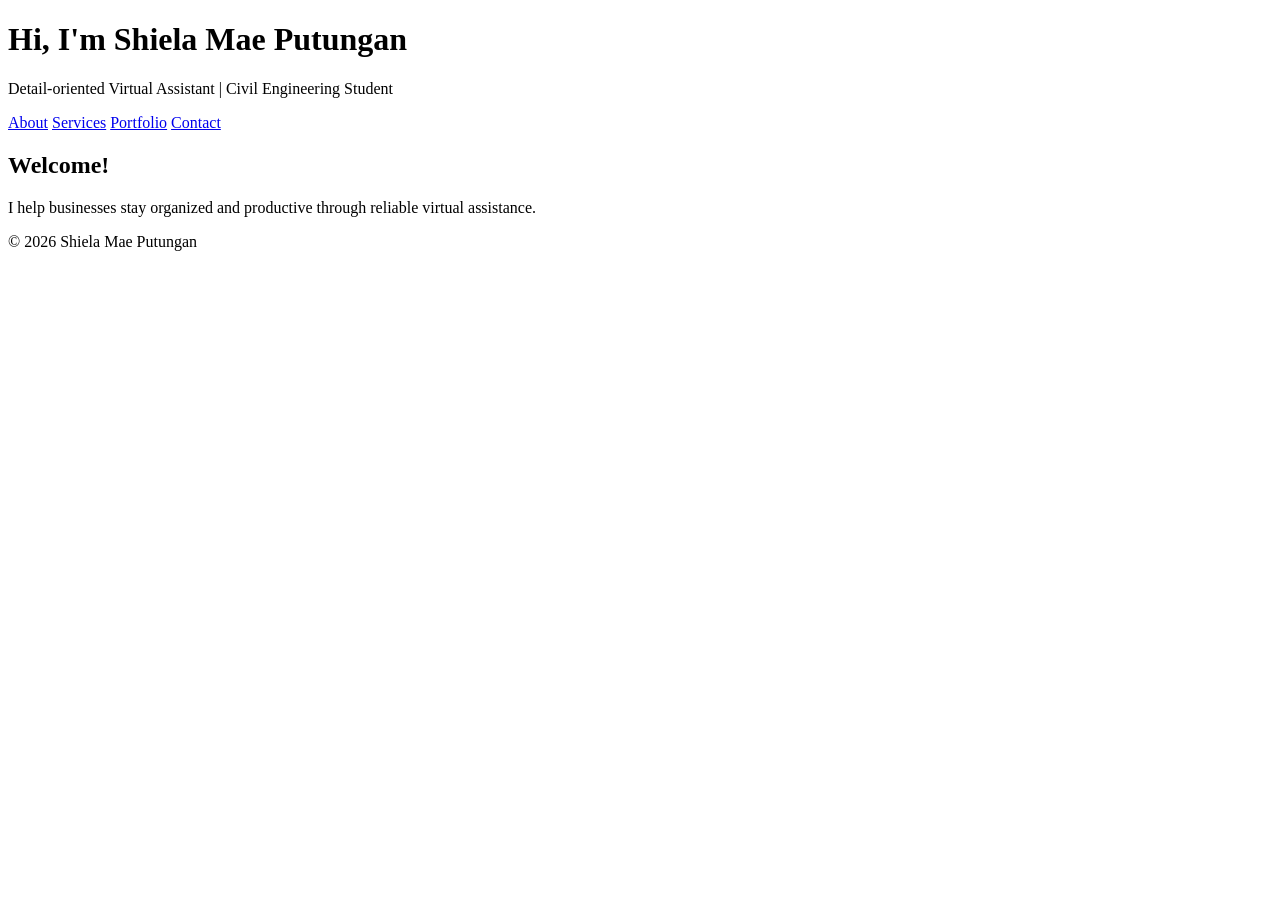
==== index.html @ c13427a2 "Add initial index.html for virtual assistant profile" ====
<!DOCTYPE html>
<html lang="en">
<head>
  <meta charset="UTF-8">
  <meta name="viewport" content="width=device-width, initial-scale=1.0">
  <title>Shiela Mae Putungan | Virtual Assistant</title>
  <link rel="stylesheet" href="style.css">
</head>
<body>
  <header>
    <h1>Hi, I'm Shiela Mae Putungan</h1>
    <p>Detail-oriented Virtual Assistant | Civil Engineering Student</p>
    <nav>
      <a href="about.html">About</a>
      <a href="services.html">Services</a>
      <a href="portfolio.html">Portfolio</a>
      <a href="contact.html">Contact</a>
    </nav>
  </header>
  <main>
    <section>
      <h2>Welcome!</h2>
      <p>I help businesses stay organized and productive through reliable virtual assistance.</p>
    </section>
  </main>
  <footer>
    <p>© 2026 Shiela Mae Putungan</p>
  </footer>
</body>
</html>
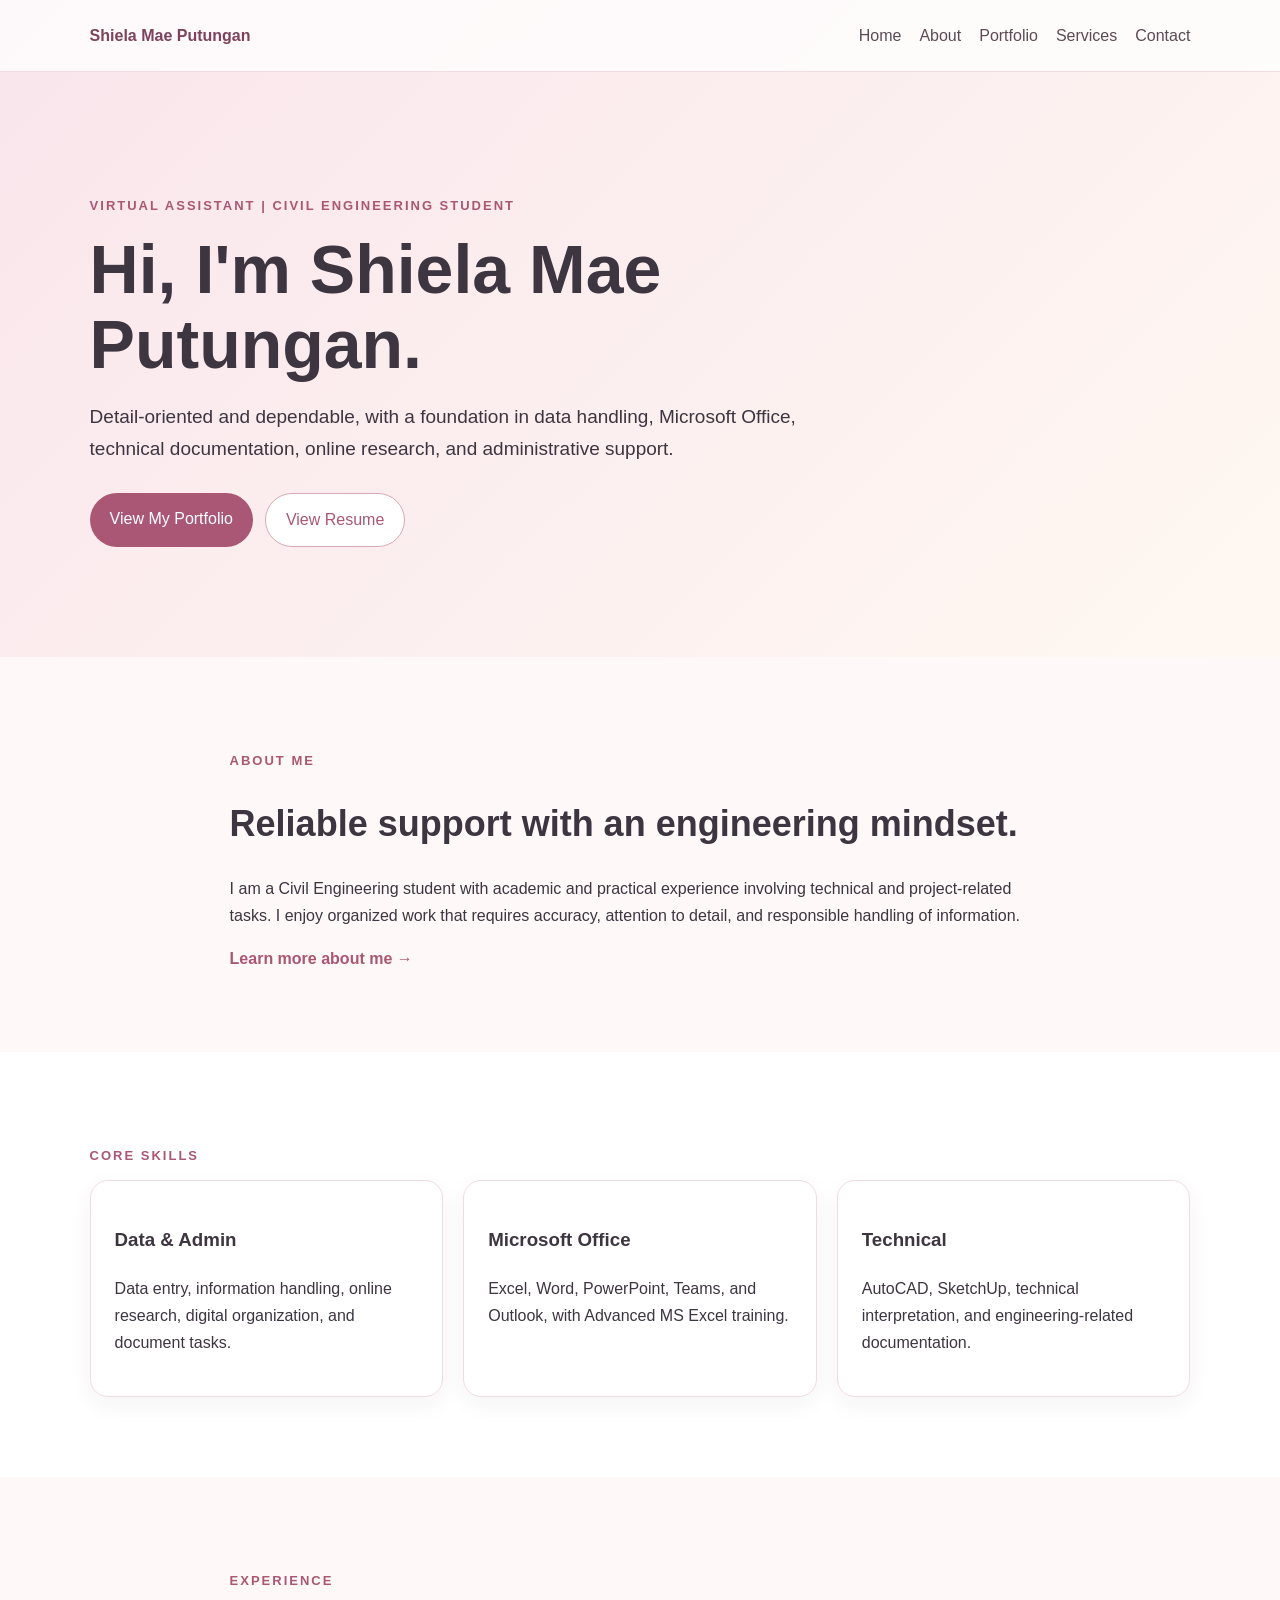
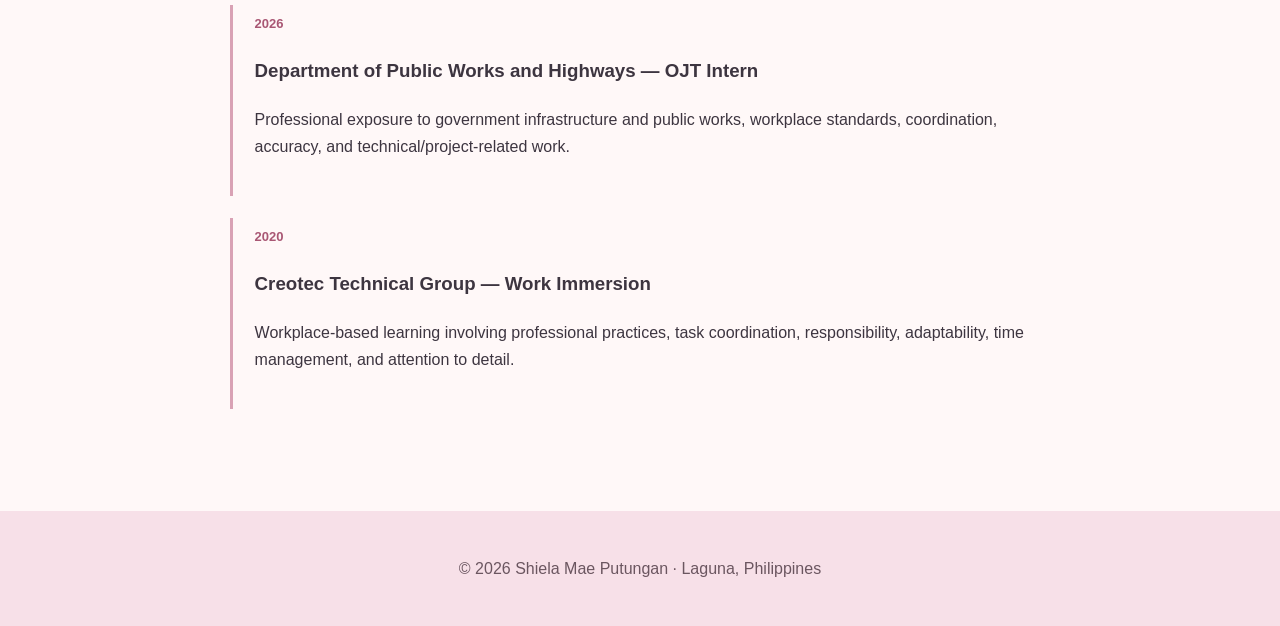
==== commit 8113f658: "Add files via upload" ====
--- a/index.html
+++ b/index.html
@@ -3,28 +3,58 @@
 <head>
   <meta charset="UTF-8">
   <meta name="viewport" content="width=device-width, initial-scale=1.0">
-  <title>Shiela Mae Putungan | Virtual Assistant</title>
+  <title>Shiela Mae Putungan | Portfolio</title>
   <link rel="stylesheet" href="style.css">
 </head>
 <body>
-  <header>
-    <h1>Hi, I'm Shiela Mae Putungan</h1>
-    <p>Detail-oriented Virtual Assistant | Civil Engineering Student</p>
+  <header class="hero">
     <nav>
-      <a href="about.html">About</a>
-      <a href="services.html">Services</a>
-      <a href="portfolio.html">Portfolio</a>
-      <a href="contact.html">Contact</a>
+      <a class="logo" href="index.html">Shiela Mae Putungan</a>
+      <div class="nav-links">
+        <a href="index.html">Home</a>
+        <a href="about.html">About</a>
+        <a href="portfolio.html">Portfolio</a>
+        <a href="services.html">Services</a>
+        <a href="contact.html">Contact</a>
+      </div>
     </nav>
+    <div class="hero-content">
+      <p class="eyebrow">VIRTUAL ASSISTANT | CIVIL ENGINEERING STUDENT</p>
+      <h1>Hi, I'm Shiela Mae Putungan.</h1>
+      <p class="lead">Detail-oriented and dependable, with a foundation in data handling, Microsoft Office, technical documentation, online research, and administrative support.</p>
+      <div class="buttons">
+        <a class="button" href="portfolio.html">View My Portfolio</a>
+        <a class="button secondary" href="resume.pdf" target="_blank">View Resume</a>
+      </div>
+    </div>
   </header>
+
   <main>
-    <section>
-      <h2>Welcome!</h2>
-      <p>I help businesses stay organized and productive through reliable virtual assistance.</p>
+    <section class="section">
+      <p class="eyebrow">ABOUT ME</p>
+      <h2>Reliable support with an engineering mindset.</h2>
+      <p>I am a Civil Engineering student with academic and practical experience involving technical and project-related tasks. I enjoy organized work that requires accuracy, attention to detail, and responsible handling of information.</p>
+      <a class="text-link" href="about.html">Learn more about me →</a>
+    </section>
+
+    <section class="section alt">
+      <p class="eyebrow">CORE SKILLS</p>
+      <div class="cards">
+        <div class="card"><h3>Data & Admin</h3><p>Data entry, information handling, online research, digital organization, and document tasks.</p></div>
+        <div class="card"><h3>Microsoft Office</h3><p>Excel, Word, PowerPoint, Teams, and Outlook, with Advanced MS Excel training.</p></div>
+        <div class="card"><h3>Technical</h3><p>AutoCAD, SketchUp, technical interpretation, and engineering-related documentation.</p></div>
+      </div>
+    </section>
+
+    <section class="section">
+      <p class="eyebrow">EXPERIENCE</p>
+      <div class="timeline">
+        <article><span>2026</span><h3>Department of Public Works and Highways — OJT Intern</h3><p>Professional exposure to government infrastructure and public works, workplace standards, coordination, accuracy, and technical/project-related work.</p></article>
+        <article><span>2020</span><h3>Creotec Technical Group — Work Immersion</h3><p>Workplace-based learning involving professional practices, task coordination, responsibility, adaptability, time management, and attention to detail.</p></article>
+      </div>
     </section>
   </main>
-  <footer>
-    <p>© 2026 Shiela Mae Putungan</p>
-  </footer>
+
+  <footer><p>© 2026 Shiela Mae Putungan · Laguna, Philippines</p></footer>
 </body>
 </html>
--- a/style.css
+++ b/style.css
@@ -0,0 +1 @@
+*{box-sizing:border-box}html{scroll-behavior:smooth}body{margin:0;font-family:Arial,Helvetica,sans-serif;background:#fff8f8;color:#3d3540;line-height:1.7}a{color:#a95774}.hero{min-height:72vh;background:linear-gradient(135deg,#f9e5ec,#fff8f2)}nav.site-nav,header nav{display:flex;justify-content:space-between;align-items:center;gap:20px;padding:22px 7%;border-bottom:1px solid #f0dce3;background:rgba(255,255,255,.75)}.logo{font-weight:700;color:#7d4358;text-decoration:none}.nav-links{display:flex;gap:18px;flex-wrap:wrap}.nav-links a{text-decoration:none;color:#5c4b55}.hero-content{max-width:900px;padding:110px 7%}.eyebrow{font-size:13px;letter-spacing:2px;font-weight:700;color:#a95774}.hero h1,.page h1{font-size:clamp(38px,6vw,68px);line-height:1.1;margin:15px 0}.lead{font-size:19px;max-width:760px}.buttons{display:flex;gap:12px;flex-wrap:wrap;margin-top:28px}.button{display:inline-block;padding:12px 20px;border-radius:999px;background:#a95774;color:#fff;text-decoration:none}.button.secondary{background:#fff;color:#a95774;border:1px solid #d8a9b9}.section,.page{max-width:1000px;margin:auto;padding:80px 7%}.section.alt{max-width:none;background:#fff}.section h2{font-size:36px;line-height:1.2}.cards{display:grid;grid-template-columns:repeat(auto-fit,minmax(230px,1fr));gap:20px}.card{background:#fff;border:1px solid #f0dce3;border-radius:18px;padding:24px;box-shadow:0 8px 25px rgba(80,40,55,.05)}.timeline article{border-left:3px solid #d9a2b5;padding:4px 0 20px 22px;margin-bottom:22px}.timeline span{font-size:13px;color:#a95774;font-weight:700}.text-link{font-weight:700;text-decoration:none}.note{margin-top:28px;padding:16px;border-radius:12px;background:#fff0f4}.contact-box{max-width:700px;background:#fff;border:1px solid #f0dce3;border-radius:18px;padding:28px}.contact-box p{margin:0 0 24px}footer{text-align:center;padding:28px;background:#f7e0e8;color:#6b5660}@media(max-width:700px){nav.site-nav,header nav{align-items:flex-start;flex-direction:column}.hero-content{padding-top:70px}.nav-links{gap:10px;font-size:14px}.section,.page{padding-top:55px;padding-bottom:55px}}
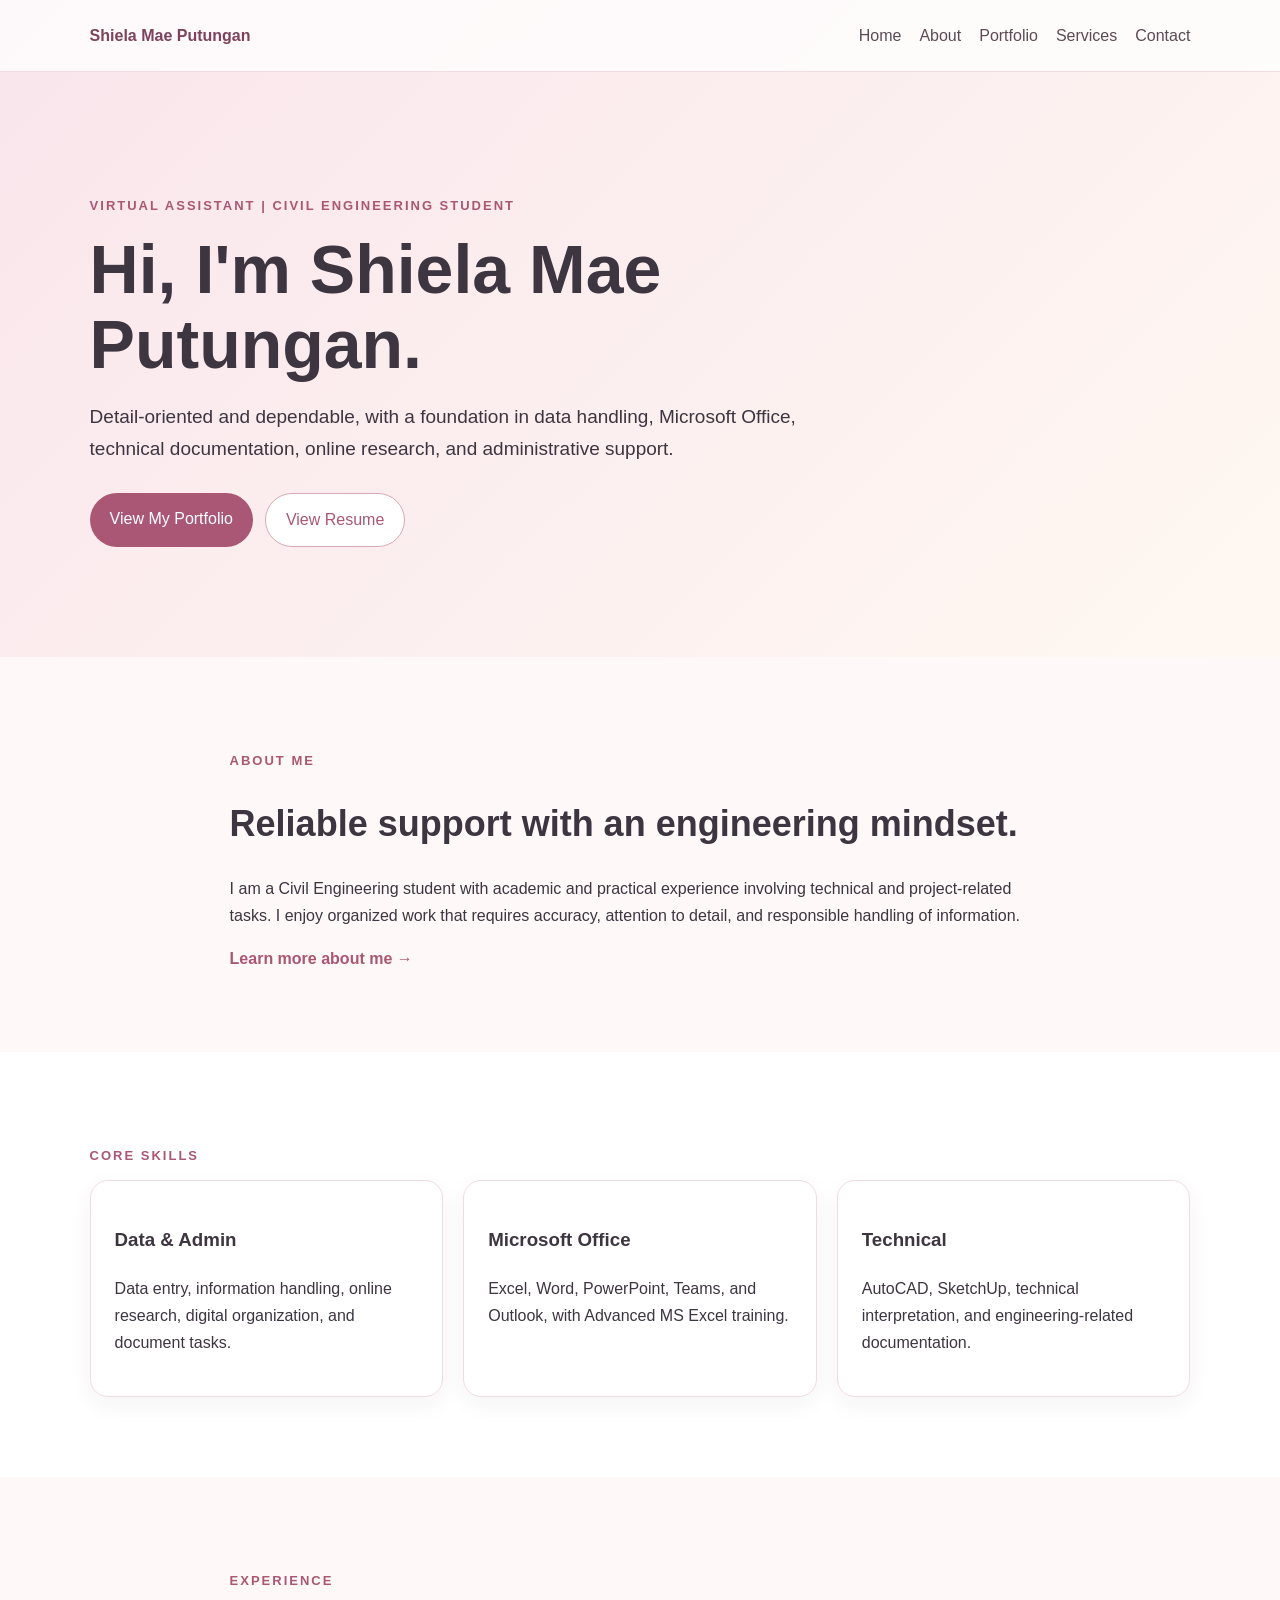
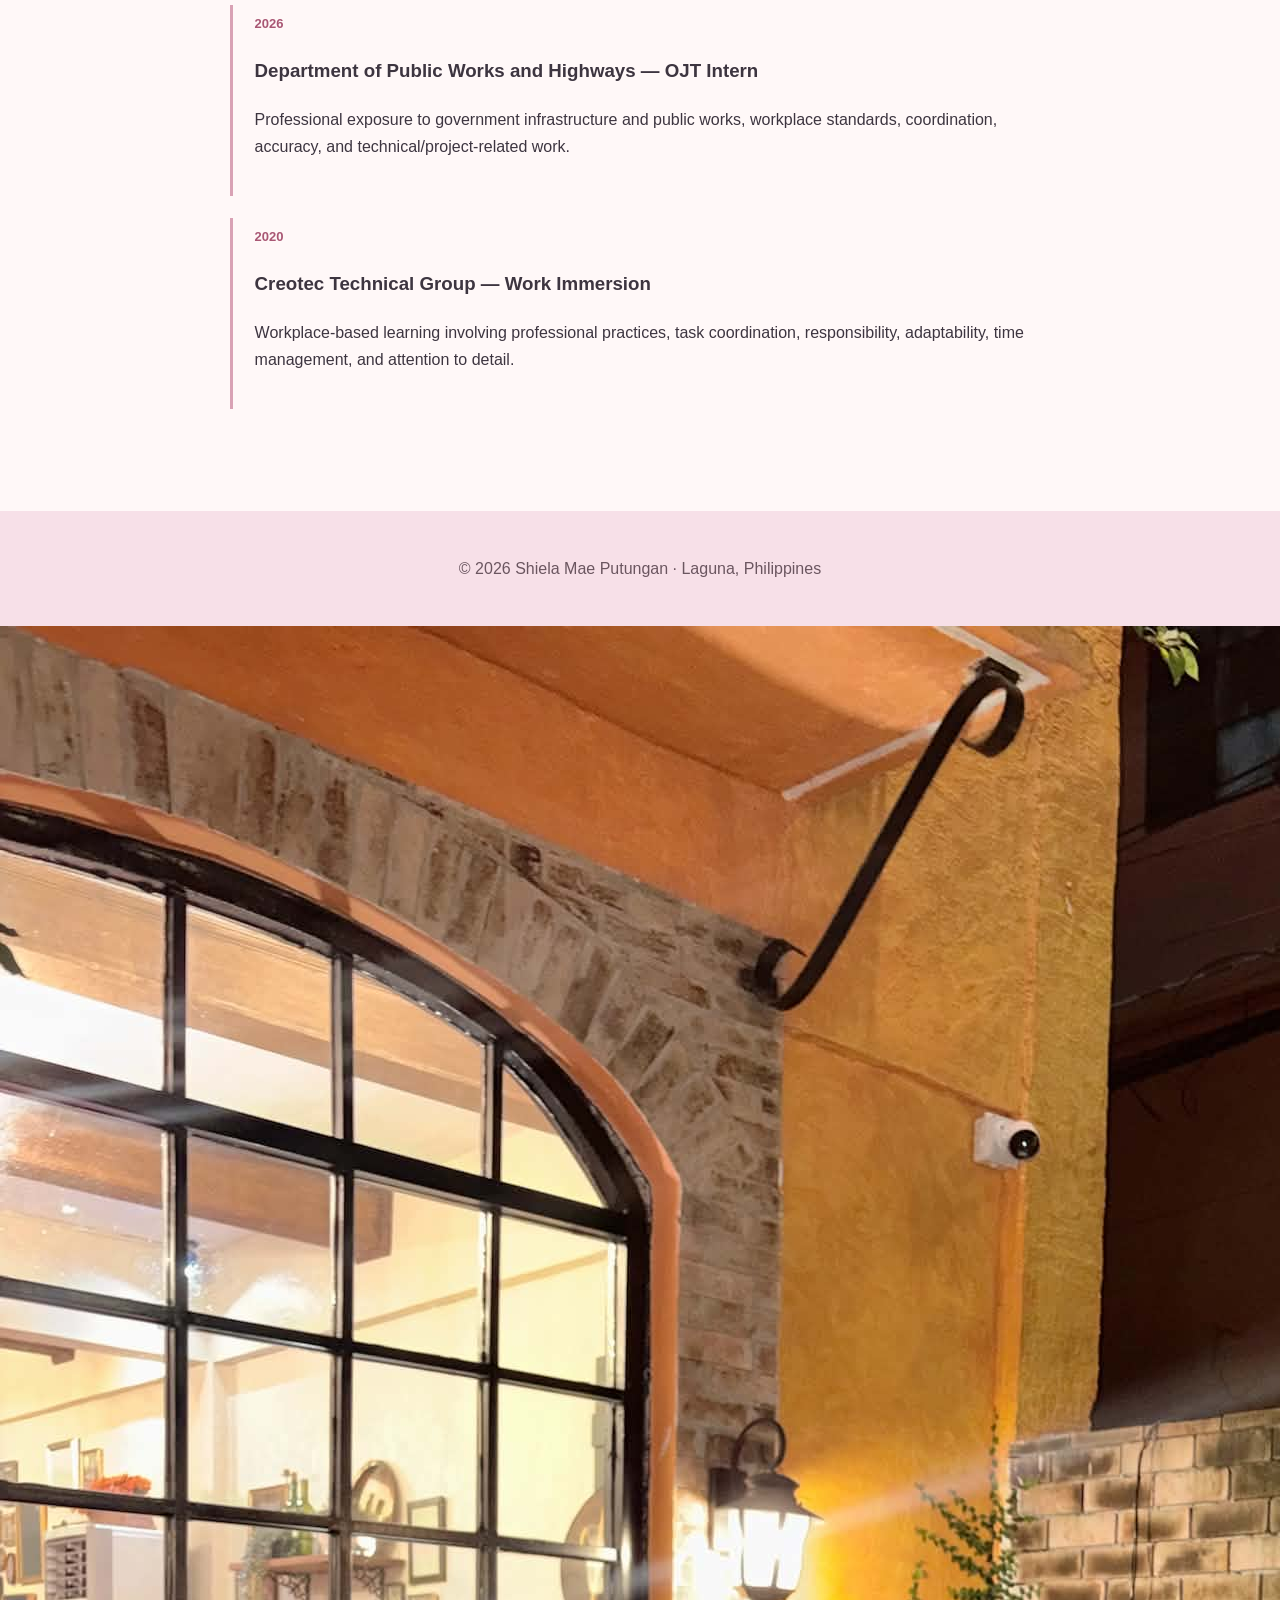
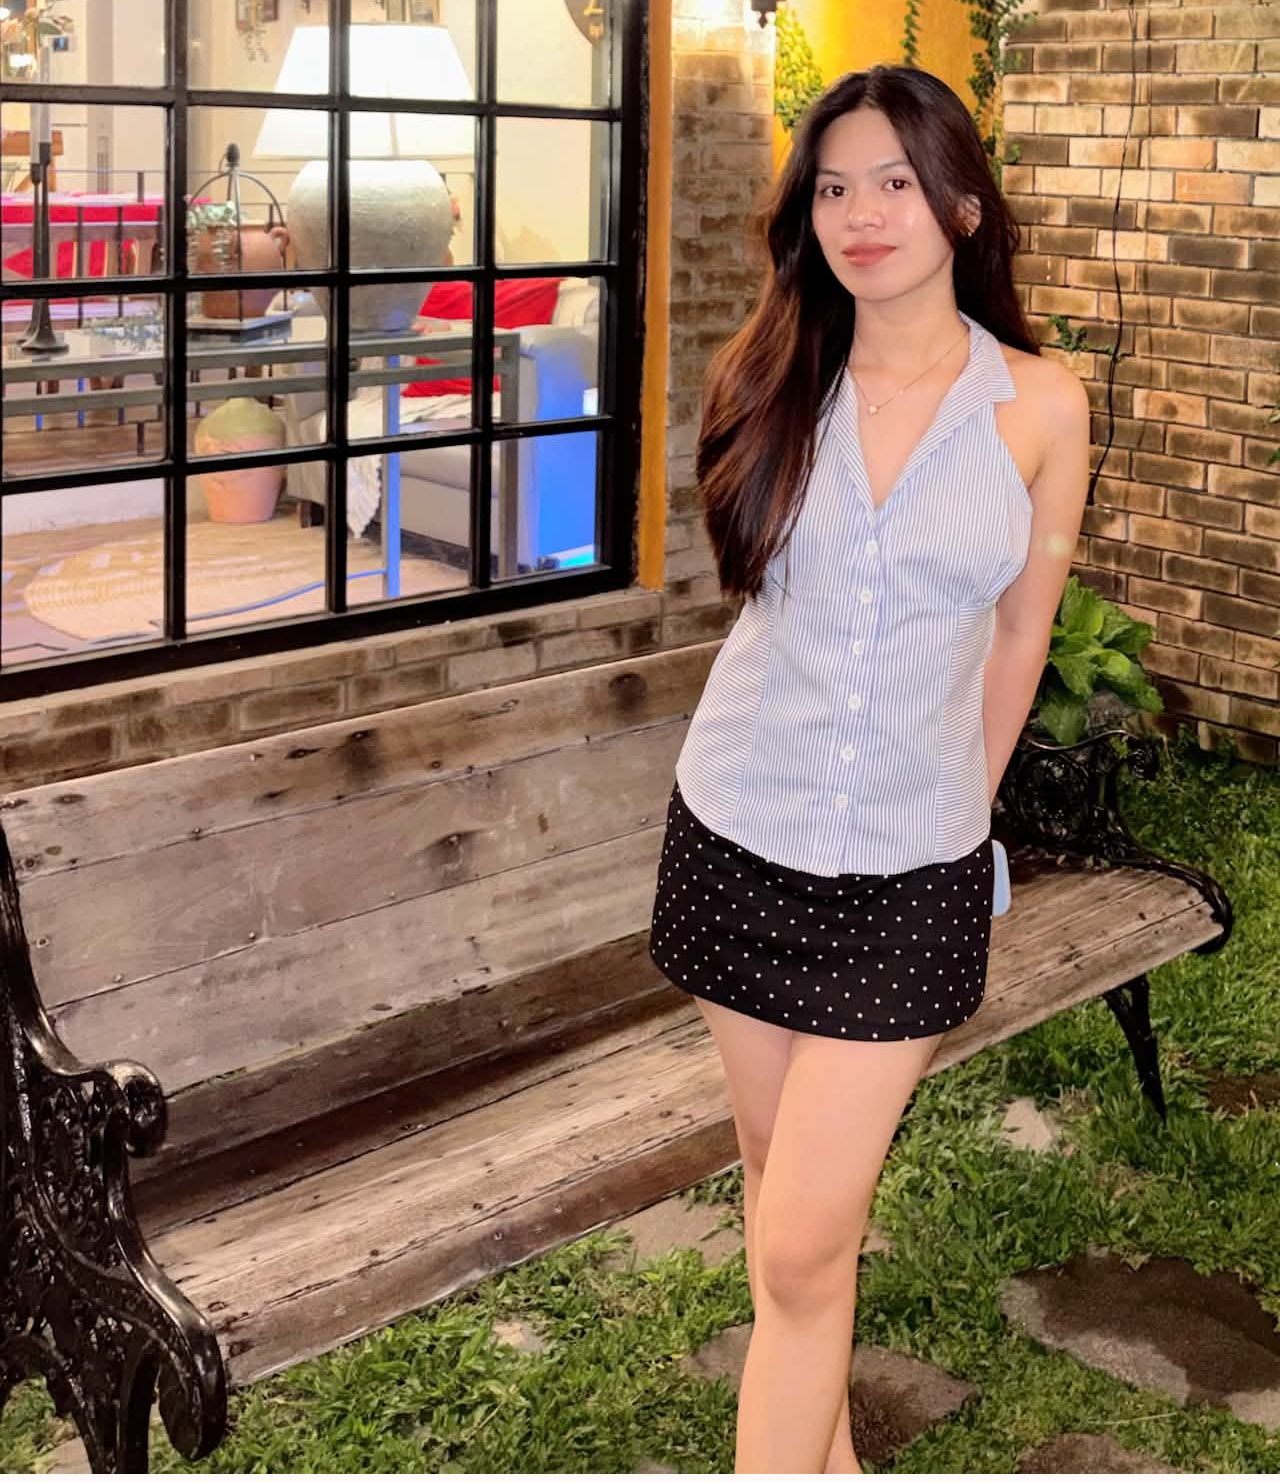
==== commit 22c390cf: "Update index.html" ====
--- a/index.html
+++ b/index.html
@@ -58,3 +58,4 @@
   <footer><p>© 2026 Shiela Mae Putungan · Laguna, Philippines</p></footer>
 </body>
 </html>
+<img src="images/profile.jpg" alt="Shiela Mae Putungan">
--- a/style.css
+++ b/style.css
@@ -1 +1,9 @@
 *{box-sizing:border-box}html{scroll-behavior:smooth}body{margin:0;font-family:Arial,Helvetica,sans-serif;background:#fff8f8;color:#3d3540;line-height:1.7}a{color:#a95774}.hero{min-height:72vh;background:linear-gradient(135deg,#f9e5ec,#fff8f2)}nav.site-nav,header nav{display:flex;justify-content:space-between;align-items:center;gap:20px;padding:22px 7%;border-bottom:1px solid #f0dce3;background:rgba(255,255,255,.75)}.logo{font-weight:700;color:#7d4358;text-decoration:none}.nav-links{display:flex;gap:18px;flex-wrap:wrap}.nav-links a{text-decoration:none;color:#5c4b55}.hero-content{max-width:900px;padding:110px 7%}.eyebrow{font-size:13px;letter-spacing:2px;font-weight:700;color:#a95774}.hero h1,.page h1{font-size:clamp(38px,6vw,68px);line-height:1.1;margin:15px 0}.lead{font-size:19px;max-width:760px}.buttons{display:flex;gap:12px;flex-wrap:wrap;margin-top:28px}.button{display:inline-block;padding:12px 20px;border-radius:999px;background:#a95774;color:#fff;text-decoration:none}.button.secondary{background:#fff;color:#a95774;border:1px solid #d8a9b9}.section,.page{max-width:1000px;margin:auto;padding:80px 7%}.section.alt{max-width:none;background:#fff}.section h2{font-size:36px;line-height:1.2}.cards{display:grid;grid-template-columns:repeat(auto-fit,minmax(230px,1fr));gap:20px}.card{background:#fff;border:1px solid #f0dce3;border-radius:18px;padding:24px;box-shadow:0 8px 25px rgba(80,40,55,.05)}.timeline article{border-left:3px solid #d9a2b5;padding:4px 0 20px 22px;margin-bottom:22px}.timeline span{font-size:13px;color:#a95774;font-weight:700}.text-link{font-weight:700;text-decoration:none}.note{margin-top:28px;padding:16px;border-radius:12px;background:#fff0f4}.contact-box{max-width:700px;background:#fff;border:1px solid #f0dce3;border-radius:18px;padding:28px}.contact-box p{margin:0 0 24px}footer{text-align:center;padding:28px;background:#f7e0e8;color:#6b5660}@media(max-width:700px){nav.site-nav,header nav{align-items:flex-start;flex-direction:column}.hero-content{padding-top:70px}.nav-links{gap:10px;font-size:14px}.section,.page{padding-top:55px;padding-bottom:55px}}
+.card img {
+  width: 100%;
+  height: 220px;
+  object-fit: cover;
+  border-radius: 12px;
+  margin-bottom: 15px;
+  display: block;
+}
